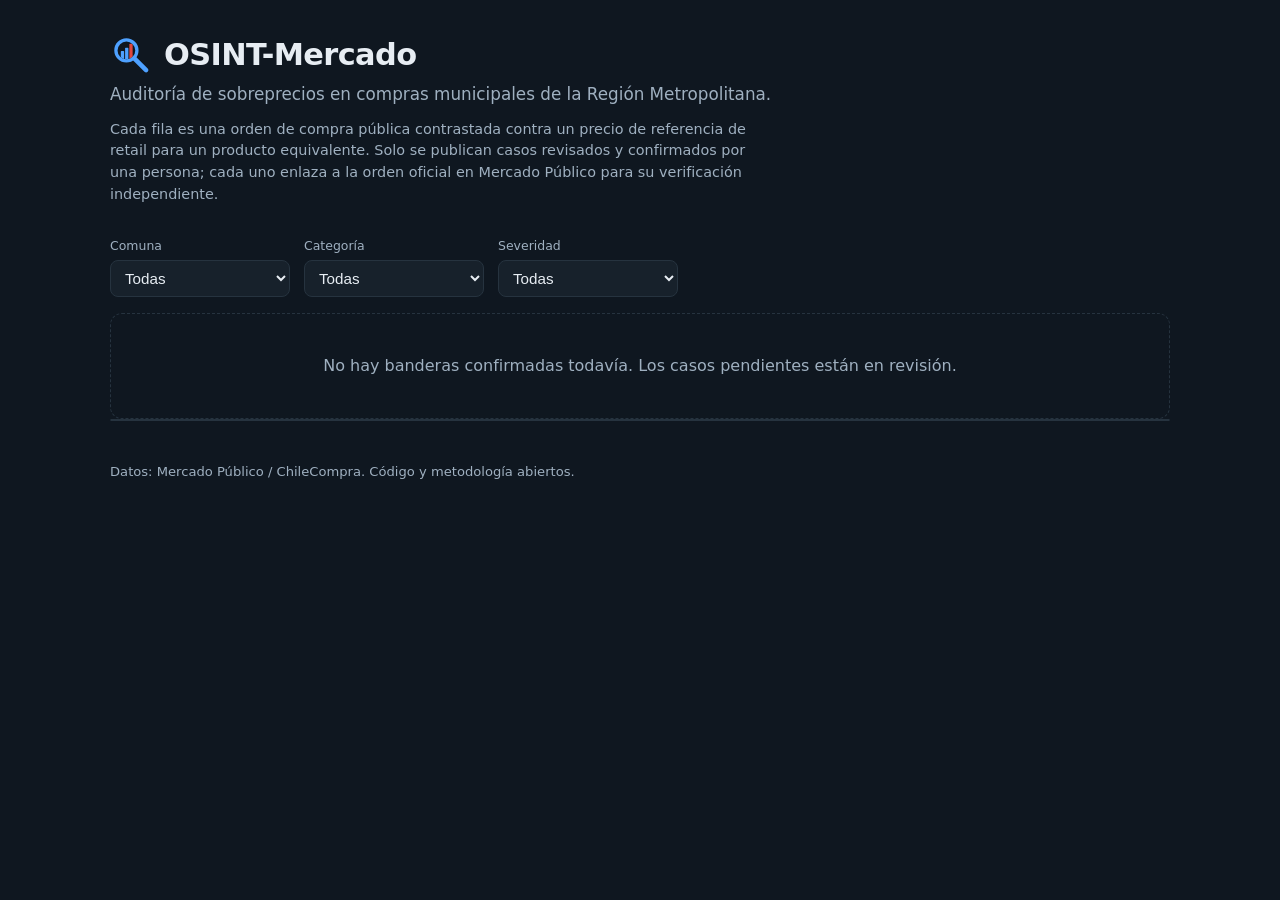
==== frontend/index.html @ b907385c "feat(frontend): add magnifying-glass/price-bars logo as favicon and header mark Original SVG logo (m" ====
<!doctype html>
<html lang="es">
<head>
  <meta charset="utf-8">
  <meta name="viewport" content="width=device-width, initial-scale=1">
  <title>OSINT-Mercado — Sobreprecios en compras municipales</title>
  <link rel="icon" type="image/svg+xml" href="./logo.svg">
  <link rel="stylesheet" href="./styles.css">
</head>
<body>
  <header>
    <div class="brand">
      <img class="logo" src="./logo.svg" width="42" height="42" alt="">
      <h1>OSINT-Mercado</h1>
    </div>
    <p class="tagline">Auditoría de sobreprecios en compras municipales de la Región Metropolitana.</p>
    <p class="note">
      Cada fila es una orden de compra pública contrastada contra un precio de referencia de
      retail para un producto equivalente. Solo se publican casos revisados y confirmados por una
      persona; cada uno enlaza a la orden oficial en Mercado Público para su verificación
      independiente.
    </p>
  </header>

  <section class="filters" aria-label="Filtros">
    <label>Comuna
      <select id="filter-comuna"><option value="">Todas</option></select>
    </label>
    <label>Categoría
      <select id="filter-categoria"><option value="">Todas</option></select>
    </label>
    <label>Severidad
      <select id="filter-severidad">
        <option value="">Todas</option>
        <option value="watch">Moderada (&ge;1.5x)</option>
        <option value="high">Alta (&ge;2x)</option>
        <option value="severe">Severa (&ge;3x)</option>
      </select>
    </label>
    <span id="count" class="count" role="status"></span>
  </section>

  <main>
    <div id="empty" class="empty" hidden>
      No hay banderas confirmadas todavía. Los casos pendientes están en revisión.
    </div>
    <div class="table-wrap">
      <table id="flags" hidden>
        <thead>
          <tr>
            <th>Comuna</th>
            <th>Producto</th>
            <th>Categoría</th>
            <th class="num">Pagado (CLP, c/IVA)</th>
            <th class="num">Referencia (CLP)</th>
            <th class="num">Sobreprecio</th>
            <th>Severidad</th>
            <th>Fuente</th>
          </tr>
        </thead>
        <tbody></tbody>
      </table>
    </div>
  </main>

  <footer>
    <p>Datos: Mercado Público / ChileCompra. Código y metodología abiertos.</p>
  </footer>

  <script src="./app.js"></script>
</body>
</html>
---- frontend/styles.css ----
:root {
  --bg: #0f1720;
  --panel: #17212b;
  --ink: #e7edf3;
  --muted: #9fb0c0;
  --line: #26333f;
  --accent: #4ea1ff;
  --watch: #d9a441;
  --high: #e2722e;
  --severe: #e0473f;
}

* { box-sizing: border-box; }

body {
  margin: 0;
  font-family: system-ui, -apple-system, Segoe UI, Roboto, Helvetica, Arial, sans-serif;
  background: var(--bg);
  color: var(--ink);
  line-height: 1.5;
}

header, .filters, main, footer { max-width: 1100px; margin: 0 auto; padding: 0 20px; }
header { padding-top: 32px; }
.brand { display: flex; align-items: center; gap: 12px; margin-bottom: 4px; }
.brand h1 { margin: 0; }
.logo { flex: none; display: block; }
h1 { margin: 0 0 4px; font-size: 1.9rem; letter-spacing: -0.02em; }
.tagline { margin: 0 0 12px; color: var(--muted); font-size: 1.05rem; }
.note { margin: 0 0 8px; color: var(--muted); font-size: 0.9rem; max-width: 70ch; }

.filters {
  display: flex;
  flex-wrap: wrap;
  gap: 14px;
  align-items: end;
  padding-top: 24px;
  padding-bottom: 16px;
}
.filters label { display: flex; flex-direction: column; font-size: 0.78rem; color: var(--muted); gap: 4px; }
.filters select {
  background: var(--panel);
  color: var(--ink);
  border: 1px solid var(--line);
  border-radius: 8px;
  padding: 8px 10px;
  font-size: 0.95rem;
  min-width: 180px;
}
.count { margin-left: auto; color: var(--muted); font-size: 0.9rem; }

.table-wrap { overflow-x: auto; border: 1px solid var(--line); border-radius: 12px; }
table { width: 100%; border-collapse: collapse; font-size: 0.92rem; }
thead th {
  text-align: left;
  padding: 12px 14px;
  background: var(--panel);
  border-bottom: 1px solid var(--line);
  position: sticky;
  top: 0;
  font-size: 0.78rem;
  text-transform: uppercase;
  letter-spacing: 0.04em;
  color: var(--muted);
}
tbody td { padding: 12px 14px; border-bottom: 1px solid var(--line); vertical-align: top; }
tbody tr:last-child td { border-bottom: 0; }
.num { text-align: right; font-variant-numeric: tabular-nums; }

.badge { display: inline-block; padding: 2px 9px; border-radius: 999px; font-size: 0.78rem; font-weight: 600; }
.badge.watch { background: rgba(217,164,65,0.16); color: var(--watch); }
.badge.high { background: rgba(226,114,46,0.16); color: var(--high); }
.badge.severe { background: rgba(224,71,63,0.18); color: var(--severe); }
.mult { font-weight: 600; }

a { color: var(--accent); }
.empty {
  padding: 40px 20px;
  text-align: center;
  color: var(--muted);
  border: 1px dashed var(--line);
  border-radius: 12px;
}
footer { padding: 28px 20px 40px; color: var(--muted); font-size: 0.82rem; }
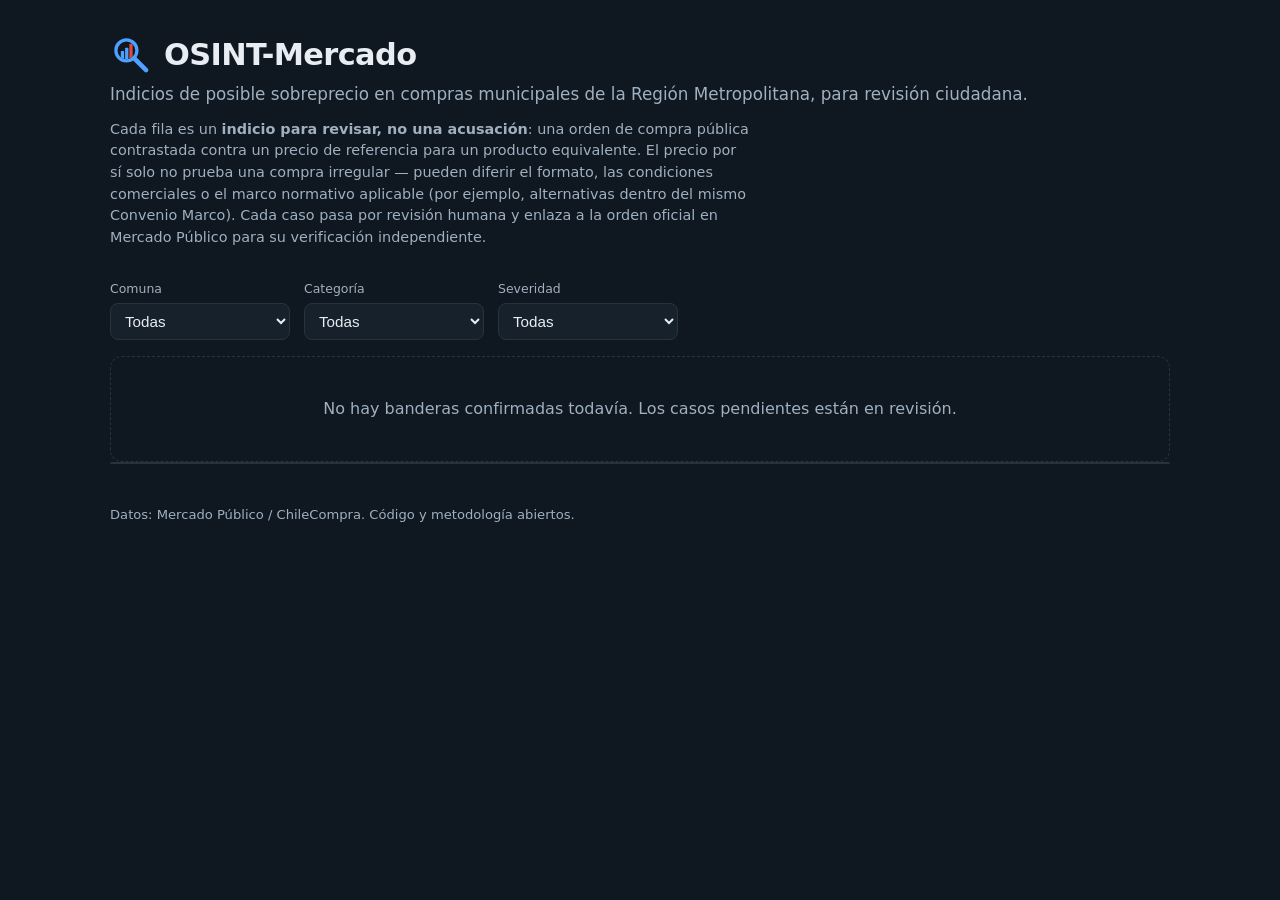
==== commit a9fab862: "feat(matcher,verify): precision fixes + volume gate + honest lead-framing Algorithm fixes (per Felip" ====
--- a/frontend/index.html
+++ b/frontend/index.html
@@ -13,12 +13,14 @@
       <img class="logo" src="./logo.svg" width="42" height="42" alt="">
       <h1>OSINT-Mercado</h1>
     </div>
-    <p class="tagline">Auditoría de sobreprecios en compras municipales de la Región Metropolitana.</p>
+    <p class="tagline">Indicios de posible sobreprecio en compras municipales de la Región Metropolitana, para revisión ciudadana.</p>
     <p class="note">
-      Cada fila es una orden de compra pública contrastada contra un precio de referencia de
-      retail para un producto equivalente. Solo se publican casos revisados y confirmados por una
-      persona; cada uno enlaza a la orden oficial en Mercado Público para su verificación
-      independiente.
+      Cada fila es un <strong>indicio para revisar, no una acusación</strong>: una orden de compra
+      pública contrastada contra un precio de referencia para un producto equivalente. El precio por
+      sí solo no prueba una compra irregular — pueden diferir el formato, las condiciones comerciales
+      o el marco normativo aplicable (por ejemplo, alternativas dentro del mismo Convenio Marco). Cada
+      caso pasa por revisión humana y enlaza a la orden oficial en Mercado Público para su
+      verificación independiente.
     </p>
   </header>
 
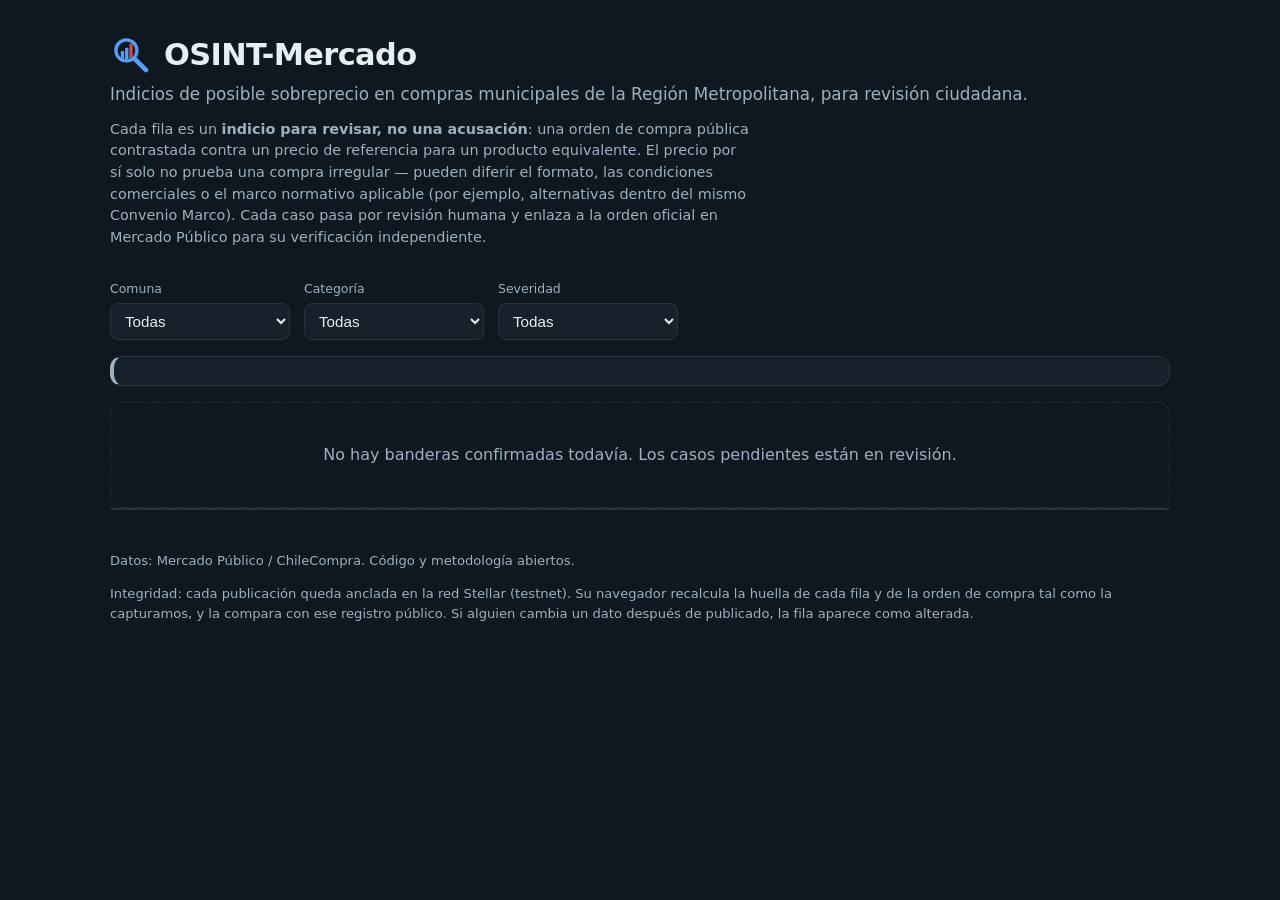
==== commit fe1fe5c1: "feat(frontend): verify each flag and its source line against the Stellar anchor in the browser" ====
--- a/frontend/index.html
+++ b/frontend/index.html
@@ -43,6 +43,7 @@
   </section>
 
   <main>
+    <div id="chain" class="chain pending" role="status" hidden></div>
     <div id="empty" class="empty" hidden>
       No hay banderas confirmadas todavía. Los casos pendientes están en revisión.
     </div>
@@ -58,6 +59,7 @@
             <th class="num">Sobreprecio</th>
             <th>Severidad</th>
             <th>Fuente</th>
+            <th>Integridad</th>
           </tr>
         </thead>
         <tbody></tbody>
@@ -67,6 +69,7 @@
 
   <footer>
     <p>Datos: Mercado Público / ChileCompra. Código y metodología abiertos.</p>
+    <p>Integridad: cada publicación queda anclada en la red Stellar (testnet). Su navegador recalcula la huella de cada fila y de la orden de compra tal como la capturamos, y la compara con ese registro público. Si alguien cambia un dato después de publicado, la fila aparece como alterada.</p>
   </footer>
 
   <script src="./app.js"></script>
--- a/frontend/styles.css
+++ b/frontend/styles.css
@@ -8,6 +8,7 @@
   --watch: #d9a441;
   --high: #e2722e;
   --severe: #e0473f;
+  --ok: #3fb67a;
 }
 
 * { box-sizing: border-box; }
@@ -82,3 +83,25 @@
   border-radius: 12px;
 }
 footer { padding: 28px 20px 40px; color: var(--muted); font-size: 0.82rem; }
+
+.chain {
+  display: flex;
+  flex-direction: column;
+  gap: 4px;
+  margin-bottom: 16px;
+  padding: 14px 16px;
+  border: 1px solid var(--line);
+  border-left: 4px solid var(--muted);
+  border-radius: 12px;
+  background: var(--panel);
+  font-size: 0.9rem;
+}
+.chain.verified { border-left-color: var(--ok); }
+.chain.tampered { border-left-color: var(--severe); }
+.chain .meta { color: var(--muted); font-size: 0.82rem; }
+.chain code { color: var(--muted); font-size: 0.75rem; overflow-wrap: anywhere; }
+
+.integrity-cell small { display: block; color: var(--muted); font-size: 0.75rem; margin-top: 4px; }
+.integrity { display: inline-block; padding: 2px 9px; border-radius: 999px; font-size: 0.78rem; font-weight: 600; color: var(--muted); background: rgba(159,176,192,0.12); }
+.integrity.verified { color: var(--ok); background: rgba(63,182,122,0.16); }
+.integrity.tampered { color: var(--severe); background: rgba(224,71,63,0.18); }
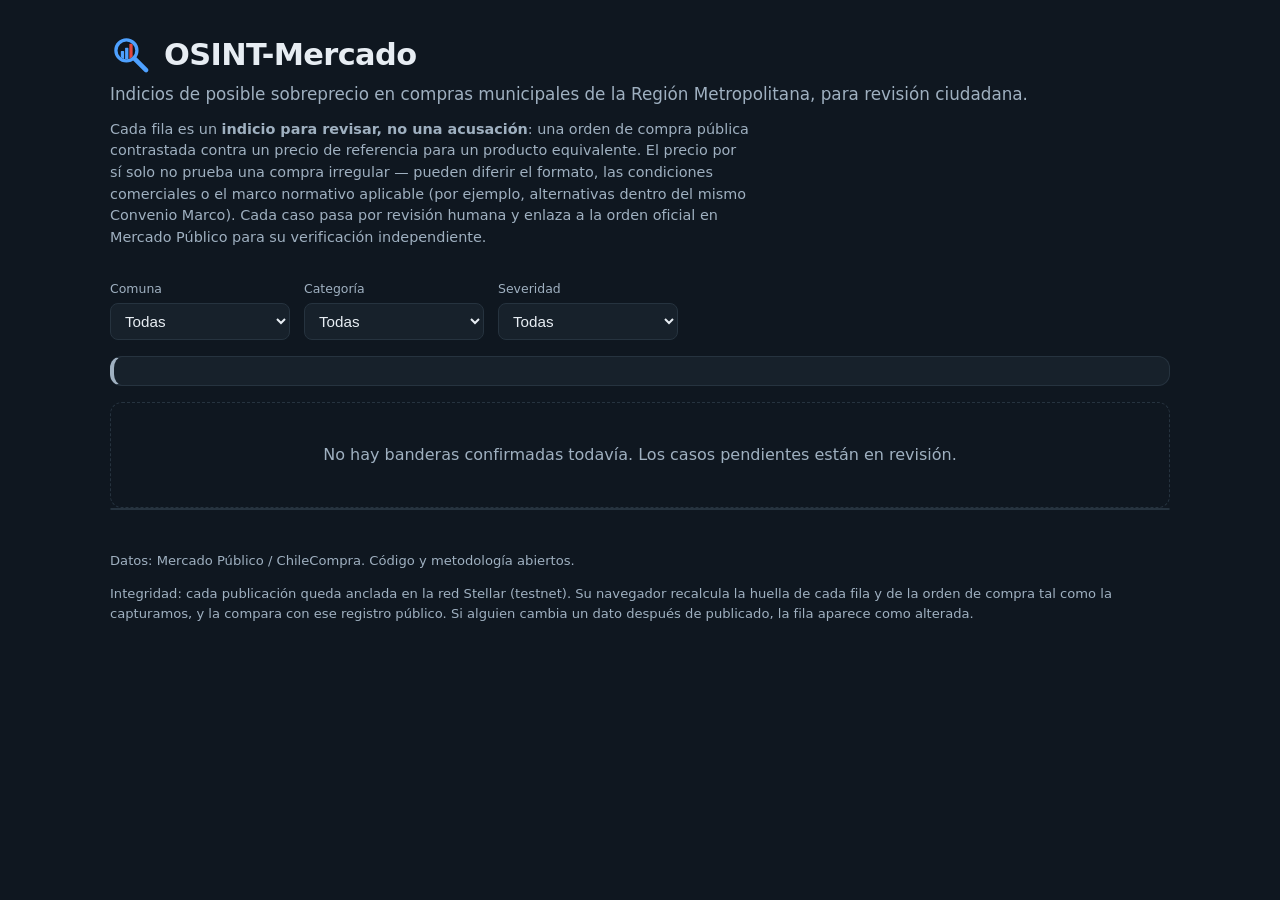
==== commit e26f60cc: "refactor(frontend): move canonical hashing and time formatting into shared.js The dashboard and the " ====
--- a/frontend/index.html
+++ b/frontend/index.html
@@ -72,6 +72,7 @@
     <p>Integridad: cada publicación queda anclada en la red Stellar (testnet). Su navegador recalcula la huella de cada fila y de la orden de compra tal como la capturamos, y la compara con ese registro público. Si alguien cambia un dato después de publicado, la fila aparece como alterada.</p>
   </footer>
 
+  <script src="./shared.js"></script>
   <script src="./app.js"></script>
 </body>
 </html>
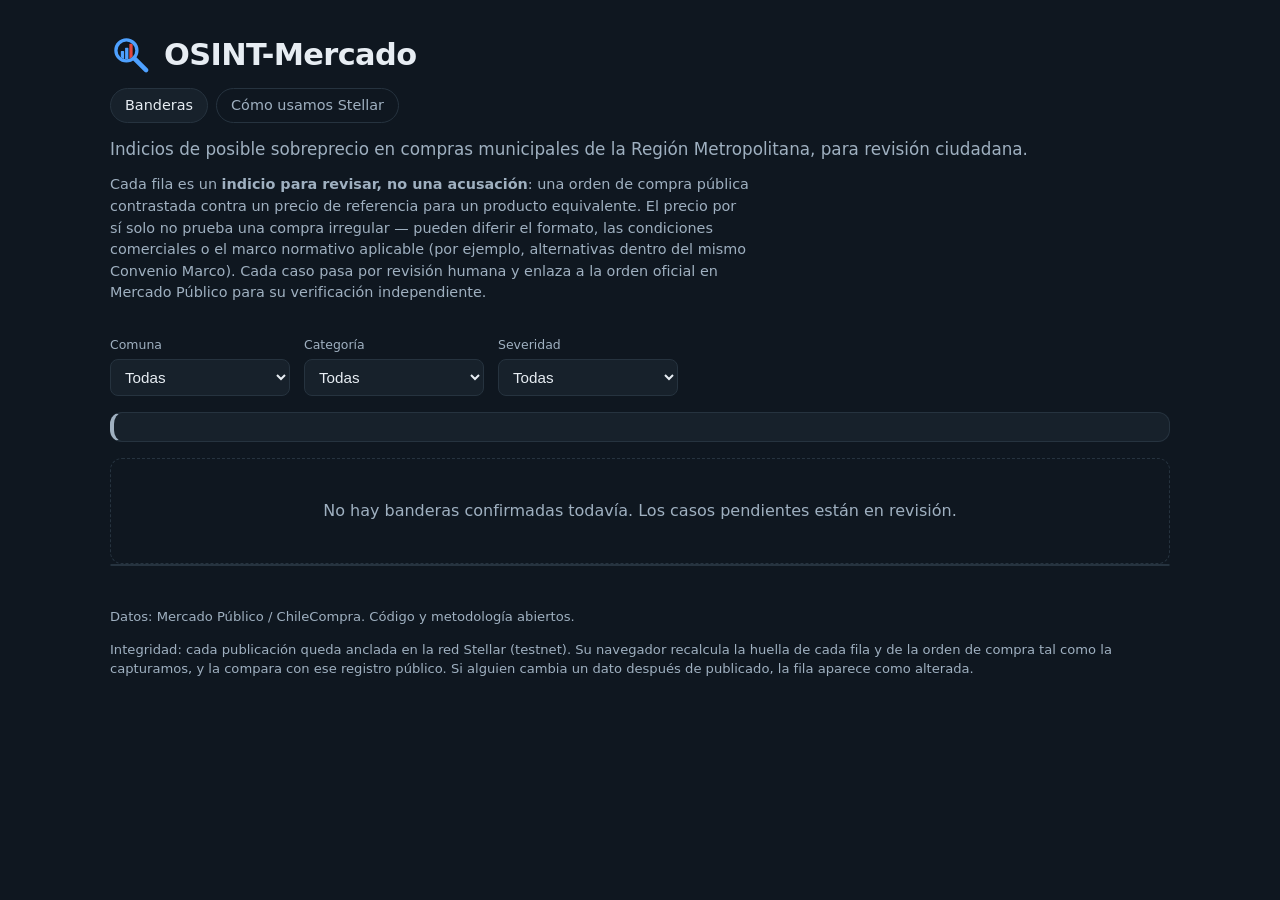
==== commit 4ff59809: "feat(frontend): add Stellar walkthrough page linked from the dashboard stellar.html shows in six ste" ====
--- a/frontend/index.html
+++ b/frontend/index.html
@@ -13,6 +13,10 @@
       <img class="logo" src="./logo.svg" width="42" height="42" alt="">
       <h1>OSINT-Mercado</h1>
     </div>
+    <nav class="site-nav" aria-label="Secciones">
+      <a href="./index.html" aria-current="page">Banderas</a>
+      <a href="./stellar.html">Cómo usamos Stellar</a>
+    </nav>
     <p class="tagline">Indicios de posible sobreprecio en compras municipales de la Región Metropolitana, para revisión ciudadana.</p>
     <p class="note">
       Cada fila es un <strong>indicio para revisar, no una acusación</strong>: una orden de compra
--- a/frontend/styles.css
+++ b/frontend/styles.css
@@ -26,6 +26,17 @@
 .brand { display: flex; align-items: center; gap: 12px; margin-bottom: 4px; }
 .brand h1 { margin: 0; }
 .logo { flex: none; display: block; }
+.site-nav { display: flex; flex-wrap: wrap; gap: 8px; margin: 10px 0 14px; }
+.site-nav a {
+  padding: 6px 14px;
+  border: 1px solid var(--line);
+  border-radius: 999px;
+  color: var(--muted);
+  text-decoration: none;
+  font-size: 0.9rem;
+}
+.site-nav a:hover { color: var(--ink); border-color: var(--accent); }
+.site-nav a[aria-current="page"] { color: var(--ink); background: var(--panel); }
 h1 { margin: 0 0 4px; font-size: 1.9rem; letter-spacing: -0.02em; }
 .tagline { margin: 0 0 12px; color: var(--muted); font-size: 1.05rem; }
 .note { margin: 0 0 8px; color: var(--muted); font-size: 0.9rem; max-width: 70ch; }
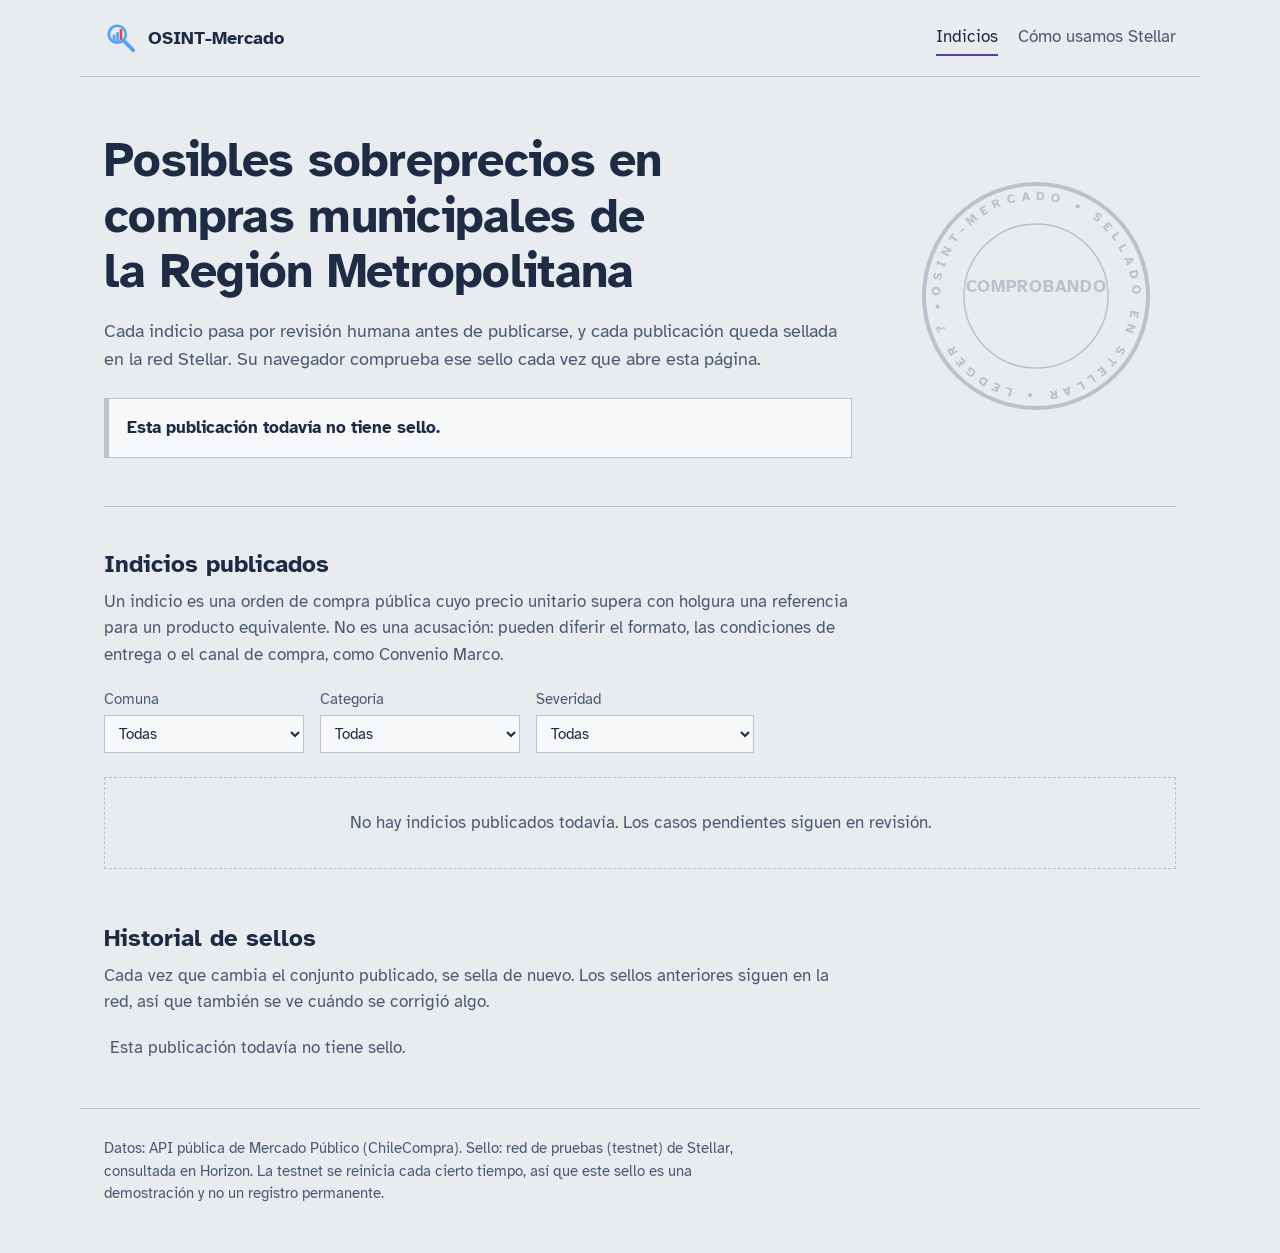
==== commit c8a35723: "feat(frontend): redesign the dashboard as a sealed public record with a digest-drawn Stellar seal" ====
--- a/frontend/index.html
+++ b/frontend/index.html
@@ -3,80 +3,80 @@
 <head>
   <meta charset="utf-8">
   <meta name="viewport" content="width=device-width, initial-scale=1">
-  <title>OSINT-Mercado — Sobreprecios en compras municipales</title>
+  <title>OSINT-Mercado, sobreprecios en compras municipales</title>
   <link rel="icon" type="image/svg+xml" href="./logo.svg">
+  <link rel="preload" href="./fonts/atkinson-hyperlegible-latin-400-normal.woff2" as="font" type="font/woff2" crossorigin>
   <link rel="stylesheet" href="./styles.css">
 </head>
 <body>
-  <header>
-    <div class="brand">
-      <img class="logo" src="./logo.svg" width="42" height="42" alt="">
-      <h1>OSINT-Mercado</h1>
-    </div>
+  <header class="masthead">
+    <a class="brand" href="./index.html">
+      <img class="logo" src="./logo.svg" width="34" height="34" alt="">
+      <span>OSINT-Mercado</span>
+    </a>
     <nav class="site-nav" aria-label="Secciones">
-      <a href="./index.html" aria-current="page">Banderas</a>
+      <a href="./index.html" aria-current="page">Indicios</a>
       <a href="./stellar.html">Cómo usamos Stellar</a>
     </nav>
-    <p class="tagline">Indicios de posible sobreprecio en compras municipales de la Región Metropolitana, para revisión ciudadana.</p>
-    <p class="note">
-      Cada fila es un <strong>indicio para revisar, no una acusación</strong>: una orden de compra
-      pública contrastada contra un precio de referencia para un producto equivalente. El precio por
-      sí solo no prueba una compra irregular — pueden diferir el formato, las condiciones comerciales
-      o el marco normativo aplicable (por ejemplo, alternativas dentro del mismo Convenio Marco). Cada
-      caso pasa por revisión humana y enlaza a la orden oficial en Mercado Público para su
-      verificación independiente.
-    </p>
   </header>
 
-  <section class="filters" aria-label="Filtros">
-    <label>Comuna
-      <select id="filter-comuna"><option value="">Todas</option></select>
-    </label>
-    <label>Categoría
-      <select id="filter-categoria"><option value="">Todas</option></select>
-    </label>
-    <label>Severidad
-      <select id="filter-severidad">
-        <option value="">Todas</option>
-        <option value="watch">Moderada (&ge;1.5x)</option>
-        <option value="high">Alta (&ge;2x)</option>
-        <option value="severe">Severa (&ge;3x)</option>
-      </select>
-    </label>
-    <span id="count" class="count" role="status"></span>
-  </section>
+  <main>
+    <section class="acta" aria-labelledby="acta-title">
+      <div class="acta-text">
+        <h1 id="acta-title">Posibles sobreprecios en compras municipales de la Región Metropolitana</h1>
+        <p class="lead">Cada indicio pasa por revisión humana antes de publicarse, y cada publicación queda sellada en la red Stellar. Su navegador comprueba ese sello cada vez que abre esta página.</p>
+        <div id="acta-status" class="acta-status pending" role="status" aria-live="polite">
+          <p class="status-line">Comprobando el sello contra la red Stellar...</p>
+        </div>
+      </div>
+      <figure class="seal-wrap" aria-hidden="true">
+        <div id="seal" class="seal pending"></div>
+      </figure>
+    </section>
 
-  <main>
-    <div id="chain" class="chain pending" role="status" hidden></div>
-    <div id="empty" class="empty" hidden>
-      No hay banderas confirmadas todavía. Los casos pendientes están en revisión.
-    </div>
-    <div class="table-wrap">
-      <table id="flags" hidden>
-        <thead>
-          <tr>
-            <th>Comuna</th>
-            <th>Producto</th>
-            <th>Categoría</th>
-            <th class="num">Pagado (CLP, c/IVA)</th>
-            <th class="num">Referencia (CLP)</th>
-            <th class="num">Sobreprecio</th>
-            <th>Severidad</th>
-            <th>Fuente</th>
-            <th>Integridad</th>
-          </tr>
-        </thead>
-        <tbody></tbody>
-      </table>
-    </div>
+    <section class="indicios" aria-labelledby="indicios-title">
+      <div class="indicios-head">
+        <h2 id="indicios-title">Indicios publicados</h2>
+        <span id="count" class="count" role="status"></span>
+      </div>
+      <p class="caveat">Un indicio es una orden de compra pública cuyo precio unitario supera con holgura una referencia para un producto equivalente. No es una acusación: pueden diferir el formato, las condiciones de entrega o el canal de compra, como Convenio Marco.</p>
+
+      <form class="filters" aria-label="Filtrar indicios">
+        <label>Comuna
+          <select id="filter-comuna"><option value="">Todas</option></select>
+        </label>
+        <label>Categoría
+          <select id="filter-categoria"><option value="">Todas</option></select>
+        </label>
+        <label>Severidad
+          <select id="filter-severidad">
+            <option value="">Todas</option>
+            <option value="watch">Moderada, 1,5 veces o más</option>
+            <option value="high">Alta, 2 veces o más</option>
+            <option value="severe">Severa, 3 veces o más</option>
+          </select>
+        </label>
+      </form>
+
+      <div id="empty" class="empty" hidden>No hay indicios publicados todavía. Los casos pendientes siguen en revisión.</div>
+      <ol id="fichas" class="fichas"></ol>
+    </section>
+
+    <section class="historial" aria-labelledby="historial-title">
+      <h2 id="historial-title">Historial de sellos</h2>
+      <p class="caveat">Cada vez que cambia el conjunto publicado, se sella de nuevo. Los sellos anteriores siguen en la red, así que también se ve cuándo se corrigió algo.</p>
+      <ol id="timeline" class="timeline">
+        <li class="timeline-empty">Cargando el historial desde la red Stellar...</li>
+      </ol>
+    </section>
   </main>
 
-  <footer>
-    <p>Datos: Mercado Público / ChileCompra. Código y metodología abiertos.</p>
-    <p>Integridad: cada publicación queda anclada en la red Stellar (testnet). Su navegador recalcula la huella de cada fila y de la orden de compra tal como la capturamos, y la compara con ese registro público. Si alguien cambia un dato después de publicado, la fila aparece como alterada.</p>
+  <footer class="colophon">
+    <p>Datos: API pública de Mercado Público (ChileCompra). Sello: red de pruebas (testnet) de Stellar, consultada en Horizon. La testnet se reinicia cada cierto tiempo, así que este sello es una demostración y no un registro permanente.</p>
   </footer>
 
   <script src="./shared.js"></script>
+  <script src="./seal.js"></script>
   <script src="./app.js"></script>
 </body>
 </html>
--- a/frontend/styles.css
+++ b/frontend/styles.css
@@ -1,118 +1,242 @@
+@font-face {
+  font-family: "Atkinson Hyperlegible";
+  src: url("./fonts/atkinson-hyperlegible-latin-400-normal.woff2") format("woff2");
+  font-weight: 400;
+  font-style: normal;
+  font-display: swap;
+}
+@font-face {
+  font-family: "Atkinson Hyperlegible";
+  src: url("./fonts/atkinson-hyperlegible-latin-400-italic.woff2") format("woff2");
+  font-weight: 400;
+  font-style: italic;
+  font-display: swap;
+}
+@font-face {
+  font-family: "Atkinson Hyperlegible";
+  src: url("./fonts/atkinson-hyperlegible-latin-700-normal.woff2") format("woff2");
+  font-weight: 700;
+  font-style: normal;
+  font-display: swap;
+}
+@font-face {
+  font-family: "Atkinson Hyperlegible Mono";
+  src: url("./fonts/atkinson-hyperlegible-mono-latin-400-normal.woff2") format("woff2");
+  font-weight: 400;
+  font-display: swap;
+}
+@font-face {
+  font-family: "Atkinson Hyperlegible Mono";
+  src: url("./fonts/atkinson-hyperlegible-mono-latin-600-normal.woff2") format("woff2");
+  font-weight: 600;
+  font-display: swap;
+}
+
 :root {
-  --bg: #0f1720;
-  --panel: #17212b;
-  --ink: #e7edf3;
-  --muted: #9fb0c0;
-  --line: #26333f;
-  --accent: #4ea1ff;
-  --watch: #d9a441;
-  --high: #e2722e;
-  --severe: #e0473f;
-  --ok: #3fb67a;
+  --paper: #e8ecef;
+  --sheet: #f6f8f9;
+  --ink: #1e2b45;
+  --ink-soft: #4b5a73;
+  --stamp: #5a3d99;
+  --ok: #2e7a57;
+  --bad: #c2353d;
+  --rule: #b9c2cc;
+  --watch: #8a6a12;
+  --sans: "Atkinson Hyperlegible", system-ui, sans-serif;
+  --mono: "Atkinson Hyperlegible Mono", ui-monospace, monospace;
+  --measure: 68ch;
 }
 
 * { box-sizing: border-box; }
+
+html { background: var(--paper); }
 
 body {
   margin: 0;
-  font-family: system-ui, -apple-system, Segoe UI, Roboto, Helvetica, Arial, sans-serif;
-  background: var(--bg);
+  font-family: var(--sans);
+  font-size: 1.0625rem;
+  line-height: 1.55;
   color: var(--ink);
-  line-height: 1.5;
-}
-
-header, .filters, main, footer { max-width: 1100px; margin: 0 auto; padding: 0 20px; }
-header { padding-top: 32px; }
-.brand { display: flex; align-items: center; gap: 12px; margin-bottom: 4px; }
-.brand h1 { margin: 0; }
-.logo { flex: none; display: block; }
-.site-nav { display: flex; flex-wrap: wrap; gap: 8px; margin: 10px 0 14px; }
-.site-nav a {
-  padding: 6px 14px;
-  border: 1px solid var(--line);
-  border-radius: 999px;
-  color: var(--muted);
-  text-decoration: none;
-  font-size: 0.9rem;
-}
-.site-nav a:hover { color: var(--ink); border-color: var(--accent); }
-.site-nav a[aria-current="page"] { color: var(--ink); background: var(--panel); }
-h1 { margin: 0 0 4px; font-size: 1.9rem; letter-spacing: -0.02em; }
-.tagline { margin: 0 0 12px; color: var(--muted); font-size: 1.05rem; }
-.note { margin: 0 0 8px; color: var(--muted); font-size: 0.9rem; max-width: 70ch; }
-
-.filters {
+  background: var(--paper);
+}
+
+a { color: var(--stamp); text-underline-offset: 0.18em; }
+a:hover { text-decoration-thickness: 2px; }
+:focus-visible { outline: 3px solid var(--stamp); outline-offset: 3px; border-radius: 2px; }
+
+.masthead, main, .colophon {
+  width: 100%;
+  max-width: 1120px;
+  margin: 0 auto;
+  padding-left: 24px;
+  padding-right: 24px;
+}
+
+.masthead {
   display: flex;
-  flex-wrap: wrap;
-  gap: 14px;
-  align-items: end;
-  padding-top: 24px;
-  padding-bottom: 16px;
-}
-.filters label { display: flex; flex-direction: column; font-size: 0.78rem; color: var(--muted); gap: 4px; }
+  align-items: center;
+  justify-content: space-between;
+  gap: 16px;
+  padding-top: 20px;
+  padding-bottom: 20px;
+  border-bottom: 1px solid var(--rule);
+}
+.brand { display: flex; align-items: center; gap: 10px; color: var(--ink); text-decoration: none; font-weight: 700; font-size: 1.15rem; }
+.logo { display: block; }
+.site-nav { display: flex; gap: 20px; }
+.site-nav a { color: var(--ink-soft); text-decoration: none; padding: 4px 0; border-bottom: 2px solid transparent; }
+.site-nav a:hover { color: var(--ink); }
+.site-nav a[aria-current="page"] { color: var(--ink); border-bottom-color: var(--stamp); }
+
+h1, h2, h3 { line-height: 1.15; margin: 0; }
+h1 { font-size: clamp(1.9rem, 1.2rem + 2.6vw, 3rem); font-weight: 700; letter-spacing: -0.015em; max-width: 18ch; }
+h2 { font-size: 1.5rem; font-weight: 700; }
+h3 { font-size: 1.2rem; font-weight: 700; }
+
+.acta {
+  display: grid;
+  grid-template-columns: minmax(0, 1fr) 280px;
+  gap: 40px;
+  align-items: center;
+  padding: 56px 0 48px;
+  border-bottom: 1px solid var(--rule);
+}
+.lead { max-width: var(--measure); color: var(--ink-soft); font-size: 1.15rem; margin: 18px 0 24px; }
+
+.acta-status {
+  max-width: var(--measure);
+  padding: 16px 18px;
+  background: var(--sheet);
+  border: 1px solid var(--rule);
+  border-left: 5px solid var(--rule);
+}
+.acta-status.verified { border-left-color: var(--ok); }
+.acta-status.tampered { border-left-color: var(--bad); }
+.acta-status.unreachable { border-left-color: var(--watch); }
+.status-line { margin: 0; font-weight: 700; }
+.acta-facts { display: grid; grid-template-columns: auto 1fr; gap: 6px 24px; margin: 14px 0 0; }
+.acta-facts div { display: contents; }
+.acta-facts .wide dt { grid-column: 1 / -1; margin-top: 4px; }
+.acta-facts .wide dd { grid-column: 1 / -1; }
+.acta-facts dt { color: var(--ink-soft); font-size: 0.92rem; }
+.acta-facts dd { margin: 0; }
+.hash { font-family: var(--mono); font-size: 0.9rem; overflow-wrap: anywhere; letter-spacing: 0.01em; }
+
+.seal-wrap { margin: 0; display: flex; justify-content: center; }
+.seal { width: 240px; height: 240px; color: var(--rule); }
+.seal svg { display: block; width: 100%; height: 100%; overflow: visible; }
+.seal-outer { fill: none; stroke: currentColor; stroke-width: 4; }
+.seal-inner { fill: none; stroke: currentColor; stroke-width: 1.5; }
+.seal-ticks line { stroke: currentColor; stroke-width: 2.4; stroke-linecap: round; }
+.seal-ring { fill: currentColor; font-family: var(--sans); font-weight: 700; font-size: 12.5px; letter-spacing: 0.06em; }
+.seal-word { fill: currentColor; font-family: var(--sans); font-weight: 700; font-size: 17px; letter-spacing: 0.04em; }
+.seal-digest { fill: currentColor; font-family: var(--mono); font-size: 11px; opacity: 0.85; }
+
+.seal.verified { color: var(--stamp); transform: rotate(-7deg); animation: stamp 520ms cubic-bezier(.2, .9, .3, 1.2) both; }
+.seal.tampered { color: var(--bad); transform: rotate(5deg); }
+.seal.tampered .seal-outer { stroke-dasharray: 18 7; }
+.seal.unreachable { color: var(--watch); }
+.seal.pending .seal-word, .seal.pending .seal-digest { opacity: 0.6; }
+
+@keyframes stamp {
+  0% { opacity: 0; transform: scale(1.35) rotate(-14deg); }
+  60% { opacity: 1; transform: scale(0.96) rotate(-6deg); }
+  100% { opacity: 1; transform: scale(1) rotate(-7deg); }
+}
+
+.indicios { padding: 44px 0 16px; }
+.indicios-head { display: flex; align-items: baseline; justify-content: space-between; gap: 16px; }
+.count { color: var(--ink-soft); }
+.caveat { max-width: var(--measure); color: var(--ink-soft); margin: 10px 0 20px; }
+
+.filters { display: flex; flex-wrap: wrap; gap: 16px; margin-bottom: 24px; }
+.filters label { display: flex; flex-direction: column; gap: 4px; font-size: 0.92rem; color: var(--ink-soft); }
 .filters select {
-  background: var(--panel);
+  font: inherit;
   color: var(--ink);
-  border: 1px solid var(--line);
-  border-radius: 8px;
+  background: var(--sheet);
+  border: 1px solid var(--rule);
   padding: 8px 10px;
-  font-size: 0.95rem;
-  min-width: 180px;
-}
-.count { margin-left: auto; color: var(--muted); font-size: 0.9rem; }
-
-.table-wrap { overflow-x: auto; border: 1px solid var(--line); border-radius: 12px; }
-table { width: 100%; border-collapse: collapse; font-size: 0.92rem; }
-thead th {
-  text-align: left;
-  padding: 12px 14px;
-  background: var(--panel);
-  border-bottom: 1px solid var(--line);
-  position: sticky;
-  top: 0;
-  font-size: 0.78rem;
-  text-transform: uppercase;
-  letter-spacing: 0.04em;
-  color: var(--muted);
-}
-tbody td { padding: 12px 14px; border-bottom: 1px solid var(--line); vertical-align: top; }
-tbody tr:last-child td { border-bottom: 0; }
-.num { text-align: right; font-variant-numeric: tabular-nums; }
-
-.badge { display: inline-block; padding: 2px 9px; border-radius: 999px; font-size: 0.78rem; font-weight: 600; }
-.badge.watch { background: rgba(217,164,65,0.16); color: var(--watch); }
-.badge.high { background: rgba(226,114,46,0.16); color: var(--high); }
-.badge.severe { background: rgba(224,71,63,0.18); color: var(--severe); }
-.mult { font-weight: 600; }
-
-a { color: var(--accent); }
-.empty {
-  padding: 40px 20px;
-  text-align: center;
-  color: var(--muted);
-  border: 1px dashed var(--line);
-  border-radius: 12px;
-}
-footer { padding: 28px 20px 40px; color: var(--muted); font-size: 0.82rem; }
-
-.chain {
-  display: flex;
-  flex-direction: column;
-  gap: 4px;
-  margin-bottom: 16px;
-  padding: 14px 16px;
-  border: 1px solid var(--line);
-  border-left: 4px solid var(--muted);
-  border-radius: 12px;
-  background: var(--panel);
-  font-size: 0.9rem;
-}
-.chain.verified { border-left-color: var(--ok); }
-.chain.tampered { border-left-color: var(--severe); }
-.chain .meta { color: var(--muted); font-size: 0.82rem; }
-.chain code { color: var(--muted); font-size: 0.75rem; overflow-wrap: anywhere; }
-
-.integrity-cell small { display: block; color: var(--muted); font-size: 0.75rem; margin-top: 4px; }
-.integrity { display: inline-block; padding: 2px 9px; border-radius: 999px; font-size: 0.78rem; font-weight: 600; color: var(--muted); background: rgba(159,176,192,0.12); }
-.integrity.verified { color: var(--ok); background: rgba(63,182,122,0.16); }
-.integrity.tampered { color: var(--severe); background: rgba(224,71,63,0.18); }
+  min-width: 200px;
+}
+
+.fichas { list-style: none; margin: 0; padding: 0; display: grid; gap: 20px; }
+.ficha {
+  display: grid;
+  grid-template-columns: minmax(0, 1.2fr) minmax(0, 1fr);
+  grid-template-areas:
+    "head sello"
+    "precios sello"
+    "nota nota"
+    "fuentes fuentes";
+  gap: 14px 32px;
+  padding: 22px 24px;
+  background: var(--sheet);
+  border: 1px solid var(--rule);
+  border-top: 4px solid var(--ink);
+}
+.ficha.tampered { border-top-color: var(--bad); }
+.ficha-head { grid-area: head; }
+.ficha-head .comuna { display: block; color: var(--ink-soft); font-size: 0.95rem; font-weight: 400; margin-bottom: 2px; }
+.ficha-cat { margin: 4px 0 0; color: var(--ink-soft); font-size: 0.92rem; }
+
+.precios { grid-area: precios; display: flex; flex-wrap: wrap; gap: 8px 28px; margin: 0; }
+.precios dt { color: var(--ink-soft); font-size: 0.88rem; }
+.precios dd { margin: 0; font-size: 1.35rem; font-weight: 700; font-variant-numeric: tabular-nums; }
+.precios .sev { display: inline-block; margin-left: 6px; font-size: 0.85rem; font-weight: 700; padding: 1px 8px; border: 1.5px solid currentColor; border-radius: 999px; vertical-align: 3px; }
+.ratio.watch dd { color: var(--watch); }
+.ratio.high dd, .ratio.severe dd { color: var(--bad); }
+
+.ficha-sello { grid-area: sello; display: flex; gap: 14px; align-items: flex-start; padding-left: 24px; border-left: 1px dashed var(--rule); }
+.mini-seal {
+  flex: none;
+  width: 46px;
+  height: 46px;
+  border-radius: 50%;
+  border: 3px solid var(--rule);
+  box-shadow: inset 0 0 0 4px var(--sheet), inset 0 0 0 5.5px var(--rule);
+}
+.mini-seal.verified { border-color: var(--stamp); box-shadow: inset 0 0 0 4px var(--sheet), inset 0 0 0 5.5px var(--stamp); transform: rotate(-7deg); }
+.mini-seal.tampered { border-color: var(--bad); border-style: dashed; box-shadow: inset 0 0 0 4px var(--sheet), inset 0 0 0 5.5px var(--bad); }
+.sello-label { margin: 2px 0 4px; font-weight: 700; }
+.ficha-sello:has(.mini-seal.verified) .sello-label { color: var(--stamp); }
+.ficha-sello:has(.mini-seal.tampered) .sello-label { color: var(--bad); }
+.checks { list-style: none; margin: 0; padding: 0; color: var(--ink-soft); font-size: 0.9rem; }
+.checks li + li { margin-top: 2px; }
+
+.nota { grid-area: nota; margin: 0; max-width: var(--measure); color: var(--ink-soft); font-style: italic; }
+.fuentes { grid-area: fuentes; margin: 0; display: flex; flex-wrap: wrap; gap: 6px 20px; }
+
+.empty { padding: 32px; text-align: center; color: var(--ink-soft); border: 1px dashed var(--rule); }
+
+.historial { padding: 40px 0 24px; }
+.timeline { list-style: none; margin: 0; padding: 0 0 0 6px; }
+.timeline li { position: relative; display: flex; gap: 16px; padding: 0 0 22px 22px; border-left: 2px solid var(--rule); }
+.timeline li:last-child { border-left-color: transparent; }
+.timeline .dot { position: absolute; left: -8px; top: 4px; width: 14px; height: 14px; border-radius: 50%; background: var(--paper); border: 2px solid var(--ink-soft); }
+.timeline li.current .dot { background: var(--stamp); border-color: var(--stamp); }
+.timeline .when { margin: 0; font-weight: 700; }
+.timeline .when strong { margin-left: 8px; color: var(--stamp); font-size: 0.9rem; }
+.timeline .meta { margin: 2px 0 0; color: var(--ink-soft); font-size: 0.95rem; }
+.timeline-empty { color: var(--ink-soft); border-left: 0 !important; padding-left: 0 !important; }
+
+.colophon { padding-top: 28px; padding-bottom: 48px; border-top: 1px solid var(--rule); color: var(--ink-soft); font-size: 0.92rem; }
+.colophon p { max-width: var(--measure); margin: 0; }
+
+@media (max-width: 760px) {
+  .masthead { flex-wrap: wrap; }
+  .acta { grid-template-columns: 1fr; padding-top: 36px; }
+  .seal-wrap { order: -1; justify-content: flex-start; }
+  .seal { width: 168px; height: 168px; }
+  .ficha {
+    grid-template-columns: 1fr;
+    grid-template-areas: "head" "precios" "sello" "nota" "fuentes";
+  }
+  .ficha-sello { padding-left: 0; padding-top: 14px; border-left: 0; border-top: 1px dashed var(--rule); }
+  .filters select { min-width: 0; width: 100%; }
+  .filters label { flex: 1 1 140px; }
+}
+
+@media (prefers-reduced-motion: reduce) {
+  .seal.verified { animation: none; }
+}
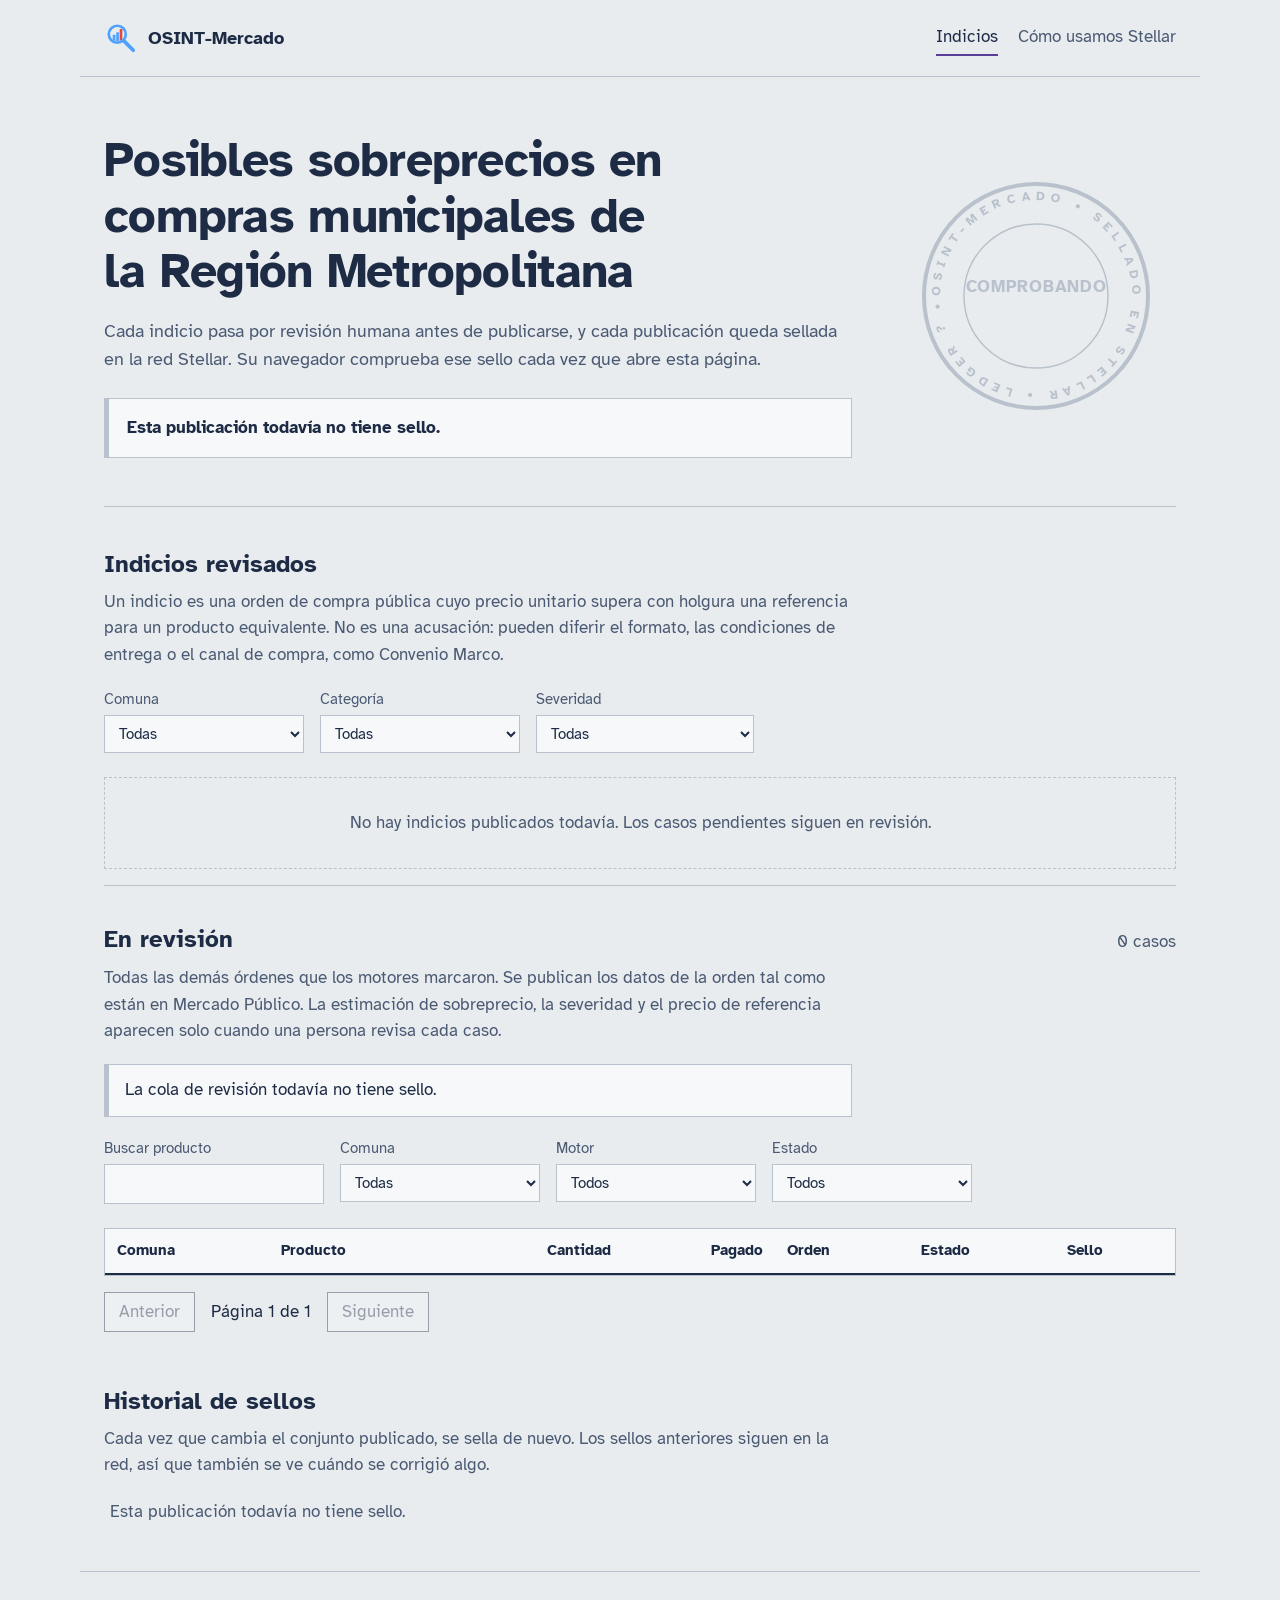
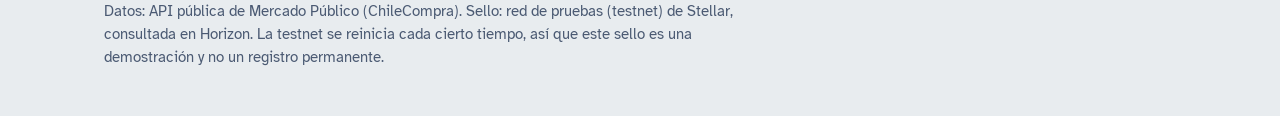
==== commit 398dc9e0: "feat(frontend): list every lead under En revision with paging, per-row seal checks and the sealed qu" ====
--- a/frontend/index.html
+++ b/frontend/index.html
@@ -36,7 +36,7 @@
 
     <section class="indicios" aria-labelledby="indicios-title">
       <div class="indicios-head">
-        <h2 id="indicios-title">Indicios publicados</h2>
+        <h2 id="indicios-title">Indicios revisados</h2>
         <span id="count" class="count" role="status"></span>
       </div>
       <p class="caveat">Un indicio es una orden de compra pública cuyo precio unitario supera con holgura una referencia para un producto equivalente. No es una acusación: pueden diferir el formato, las condiciones de entrega o el canal de compra, como Convenio Marco.</p>
@@ -62,6 +62,56 @@
       <ol id="fichas" class="fichas"></ol>
     </section>
 
+    <section class="revision" aria-labelledby="revision-title">
+      <div class="indicios-head">
+        <h2 id="revision-title">En revisión</h2>
+        <span id="lead-count" class="count" role="status"></span>
+      </div>
+      <p class="caveat">Todas las demás órdenes que los motores marcaron. Se publican los datos de la orden tal como están en Mercado Público. La estimación de sobreprecio, la severidad y el precio de referencia aparecen solo cuando una persona revisa cada caso.</p>
+      <div id="queue-status" class="queue-status pending" role="status" aria-live="polite">Comprobando el sello de la cola de revisión...</div>
+
+      <form class="filters" aria-label="Filtrar casos en revisión">
+        <label>Buscar producto
+          <input id="lead-search" type="search" autocomplete="off">
+        </label>
+        <label>Comuna
+          <select id="lead-comuna"><option value="">Todas</option></select>
+        </label>
+        <label>Motor
+          <select id="lead-engine"><option value="">Todos</option></select>
+        </label>
+        <label>Estado
+          <select id="lead-status">
+            <option value="">Todos</option>
+            <option value="en_revision">En revisión</option>
+            <option value="descartado">Descartado</option>
+          </select>
+        </label>
+      </form>
+
+      <div class="table-wrap">
+        <table class="leads">
+          <thead>
+            <tr>
+              <th scope="col">Comuna</th>
+              <th scope="col">Producto</th>
+              <th scope="col" class="num">Cantidad</th>
+              <th scope="col" class="num">Pagado</th>
+              <th scope="col">Orden</th>
+              <th scope="col">Estado</th>
+              <th scope="col">Sello</th>
+            </tr>
+          </thead>
+          <tbody id="lead-rows"></tbody>
+        </table>
+      </div>
+      <nav class="pager" aria-label="Páginas">
+        <button id="lead-prev" type="button">Anterior</button>
+        <span id="lead-page" role="status"></span>
+        <button id="lead-next" type="button">Siguiente</button>
+      </nav>
+    </section>
+
     <section class="historial" aria-labelledby="historial-title">
       <h2 id="historial-title">Historial de sellos</h2>
       <p class="caveat">Cada vez que cambia el conjunto publicado, se sella de nuevo. Los sellos anteriores siguen en la red, así que también se ve cuándo se corrigió algo.</p>
--- a/frontend/styles.css
+++ b/frontend/styles.css
@@ -240,3 +240,29 @@
 @media (prefers-reduced-motion: reduce) {
   .seal.verified { animation: none; }
 }
+
+.revision { padding: 40px 0 16px; border-top: 1px solid var(--rule); }
+.queue-status { max-width: var(--measure); margin: 0 0 20px; padding: 12px 16px; background: var(--sheet); border: 1px solid var(--rule); border-left: 5px solid var(--rule); }
+.queue-status.verified { border-left-color: var(--stamp); }
+.queue-status.tampered { border-left-color: var(--bad); }
+.queue-status.unreachable { border-left-color: var(--watch); }
+.filters input[type="search"] { font: inherit; color: var(--ink); background: var(--sheet); border: 1px solid var(--rule); padding: 8px 10px; min-width: 220px; }
+
+.table-wrap { overflow-x: auto; border: 1px solid var(--rule); background: var(--sheet); }
+.leads { width: 100%; border-collapse: collapse; font-size: 0.95rem; }
+.leads th { text-align: left; font-weight: 700; padding: 10px 12px; border-bottom: 2px solid var(--ink); white-space: nowrap; }
+.leads td { padding: 10px 12px; border-bottom: 1px solid var(--rule); vertical-align: top; }
+.leads td small { display: block; color: var(--ink-soft); font-size: 0.82rem; }
+.leads .num { text-align: right; font-variant-numeric: tabular-nums; white-space: nowrap; }
+.leads .producto { max-width: 36ch; }
+.leads .sello { white-space: nowrap; }
+.estado { font-weight: 700; }
+.estado.en_revision { color: var(--ink-soft); }
+.estado.descartado { color: var(--ink); text-decoration: line-through; text-decoration-thickness: 1px; }
+.mini-dot { display: inline-block; width: 10px; height: 10px; margin-right: 6px; border-radius: 50%; border: 2px solid var(--rule); vertical-align: -1px; }
+.mini-dot.verified { border-color: var(--stamp); background: var(--stamp); }
+.mini-dot.tampered { border-color: var(--bad); background: var(--bad); }
+
+.pager { display: flex; align-items: center; gap: 16px; margin: 16px 0 0; }
+.pager button { font: inherit; color: var(--ink); background: var(--sheet); border: 1px solid var(--ink); padding: 6px 14px; cursor: pointer; }
+.pager button:disabled { opacity: 0.4; cursor: default; }
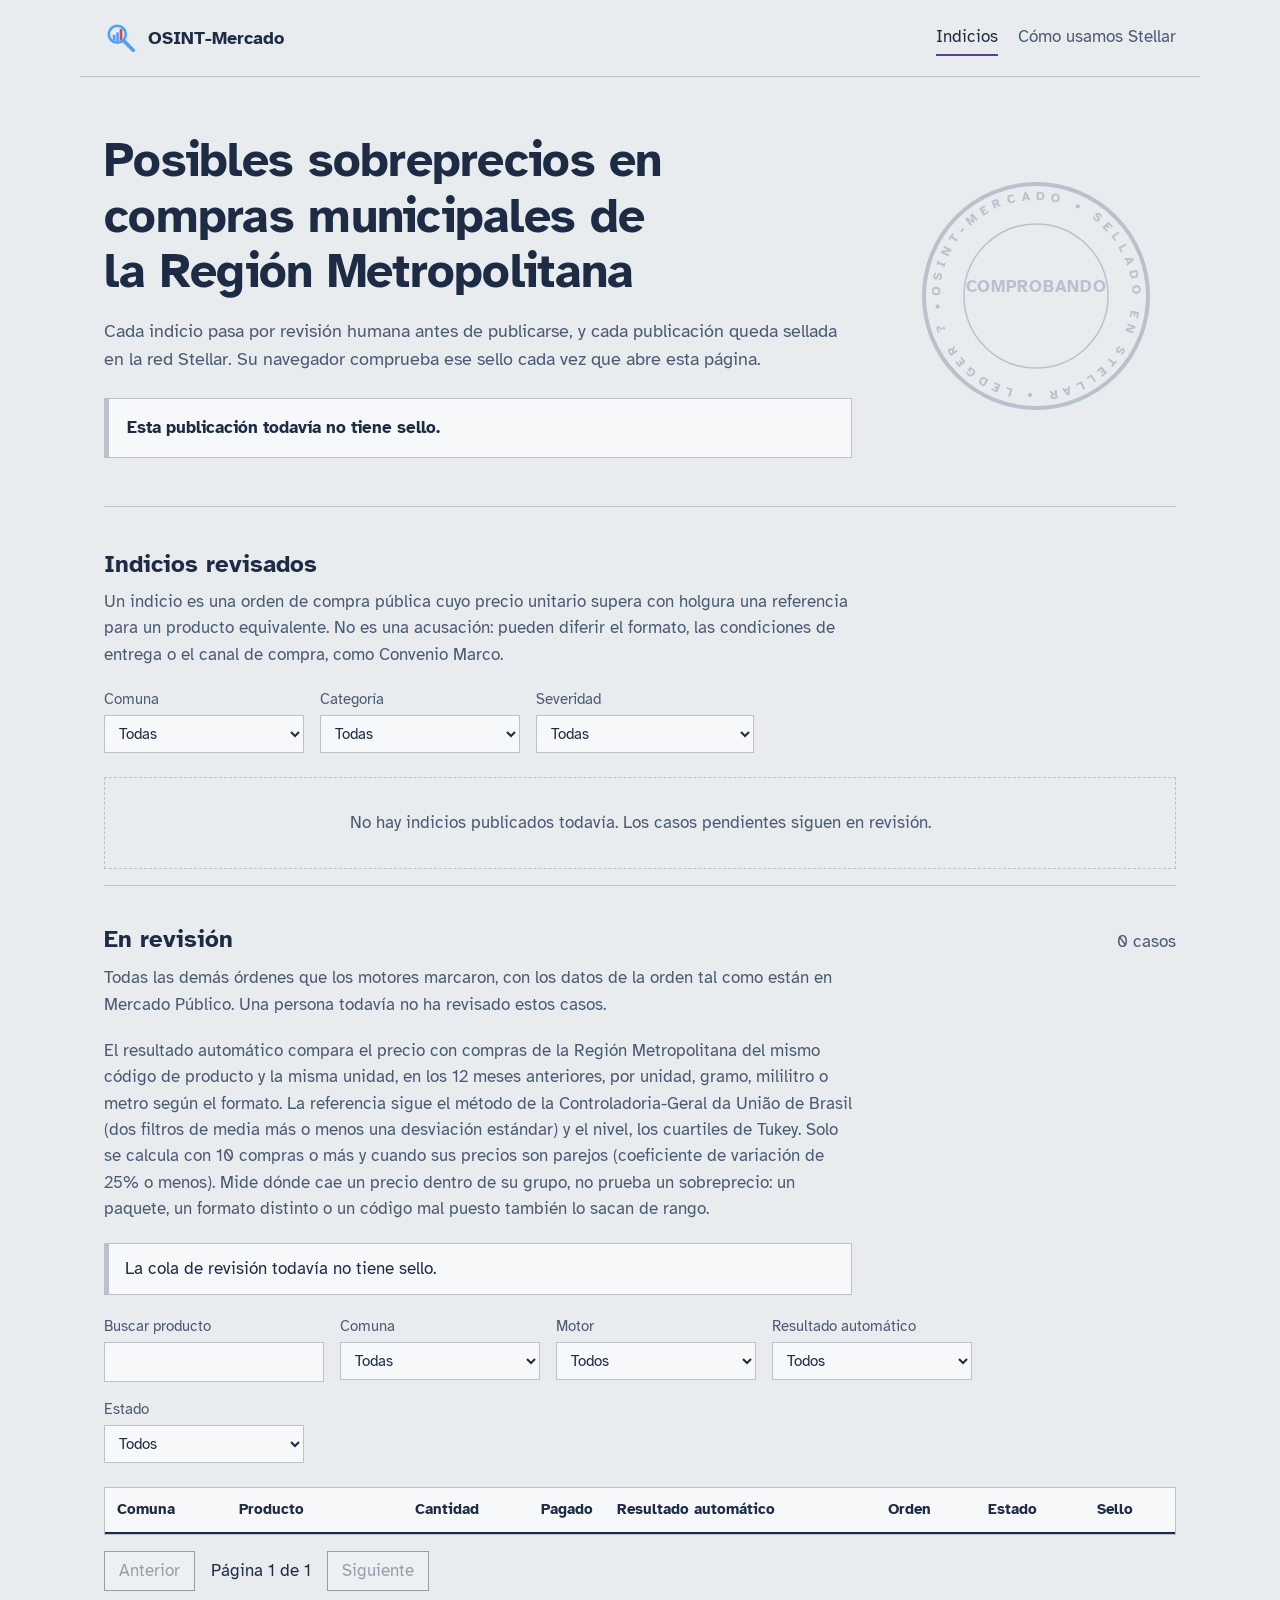
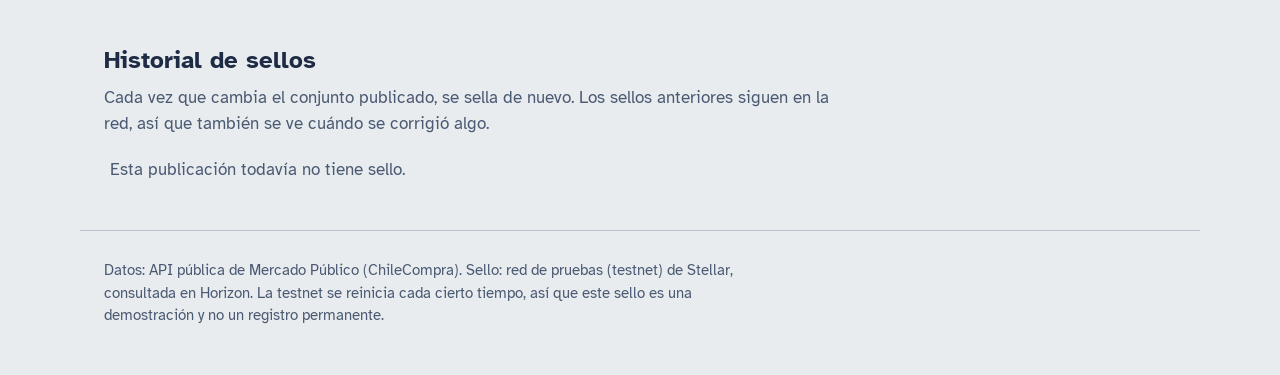
==== commit 989e039b: "feat(frontend): show the automatic result per lead with a level filter and the method text" ====
--- a/frontend/index.html
+++ b/frontend/index.html
@@ -67,7 +67,8 @@
         <h2 id="revision-title">En revisión</h2>
         <span id="lead-count" class="count" role="status"></span>
       </div>
-      <p class="caveat">Todas las demás órdenes que los motores marcaron. Se publican los datos de la orden tal como están en Mercado Público. La estimación de sobreprecio, la severidad y el precio de referencia aparecen solo cuando una persona revisa cada caso.</p>
+      <p class="caveat">Todas las demás órdenes que los motores marcaron, con los datos de la orden tal como están en Mercado Público. Una persona todavía no ha revisado estos casos.</p>
+      <p class="caveat">El resultado automático compara el precio con compras de la Región Metropolitana del mismo código de producto y la misma unidad, en los 12 meses anteriores, por unidad, gramo, mililitro o metro según el formato. La referencia sigue el método de la Controladoria-Geral da União de Brasil (dos filtros de media más o menos una desviación estándar) y el nivel, los cuartiles de Tukey. Solo se calcula con 10 compras o más y cuando sus precios son parejos (coeficiente de variación de 25% o menos). Mide dónde cae un precio dentro de su grupo, no prueba un sobreprecio: un paquete, un formato distinto o un código mal puesto también lo sacan de rango.</p>
       <div id="queue-status" class="queue-status pending" role="status" aria-live="polite">Comprobando el sello de la cola de revisión...</div>
 
       <form class="filters" aria-label="Filtrar casos en revisión">
@@ -79,6 +80,17 @@
         </label>
         <label>Motor
           <select id="lead-engine"><option value="">Todos</option></select>
+        </label>
+        <label>Resultado automático
+          <select id="lead-level">
+            <option value="">Todos</option>
+            <option value="con">Con resultado</option>
+            <option value="normal">Normal</option>
+            <option value="alto">Alto</option>
+            <option value="fuera_de_rango">Fuera de rango</option>
+            <option value="error_de_datos">Probable error de datos</option>
+            <option value="sin">Sin resultado</option>
+          </select>
         </label>
         <label>Estado
           <select id="lead-status">
@@ -97,6 +109,7 @@
               <th scope="col">Producto</th>
               <th scope="col" class="num">Cantidad</th>
               <th scope="col" class="num">Pagado</th>
+              <th scope="col">Resultado automático</th>
               <th scope="col">Orden</th>
               <th scope="col">Estado</th>
               <th scope="col">Sello</th>
--- a/frontend/styles.css
+++ b/frontend/styles.css
@@ -256,6 +256,13 @@
 .leads .num { text-align: right; font-variant-numeric: tabular-nums; white-space: nowrap; }
 .leads .producto { max-width: 36ch; }
 .leads .sello { white-space: nowrap; }
+.leads .auto-cell { min-width: 22ch; }
+.auto { font-weight: 700; }
+.auto.none { font-weight: 400; color: var(--ink-soft); }
+.auto.normal { color: var(--ok); }
+.auto.alto { color: var(--watch); }
+.auto.fuera_de_rango { color: var(--bad); }
+.auto.error_de_datos { color: var(--ink-soft); }
 .estado { font-weight: 700; }
 .estado.en_revision { color: var(--ink-soft); }
 .estado.descartado { color: var(--ink); text-decoration: line-through; text-decoration-thickness: 1px; }
